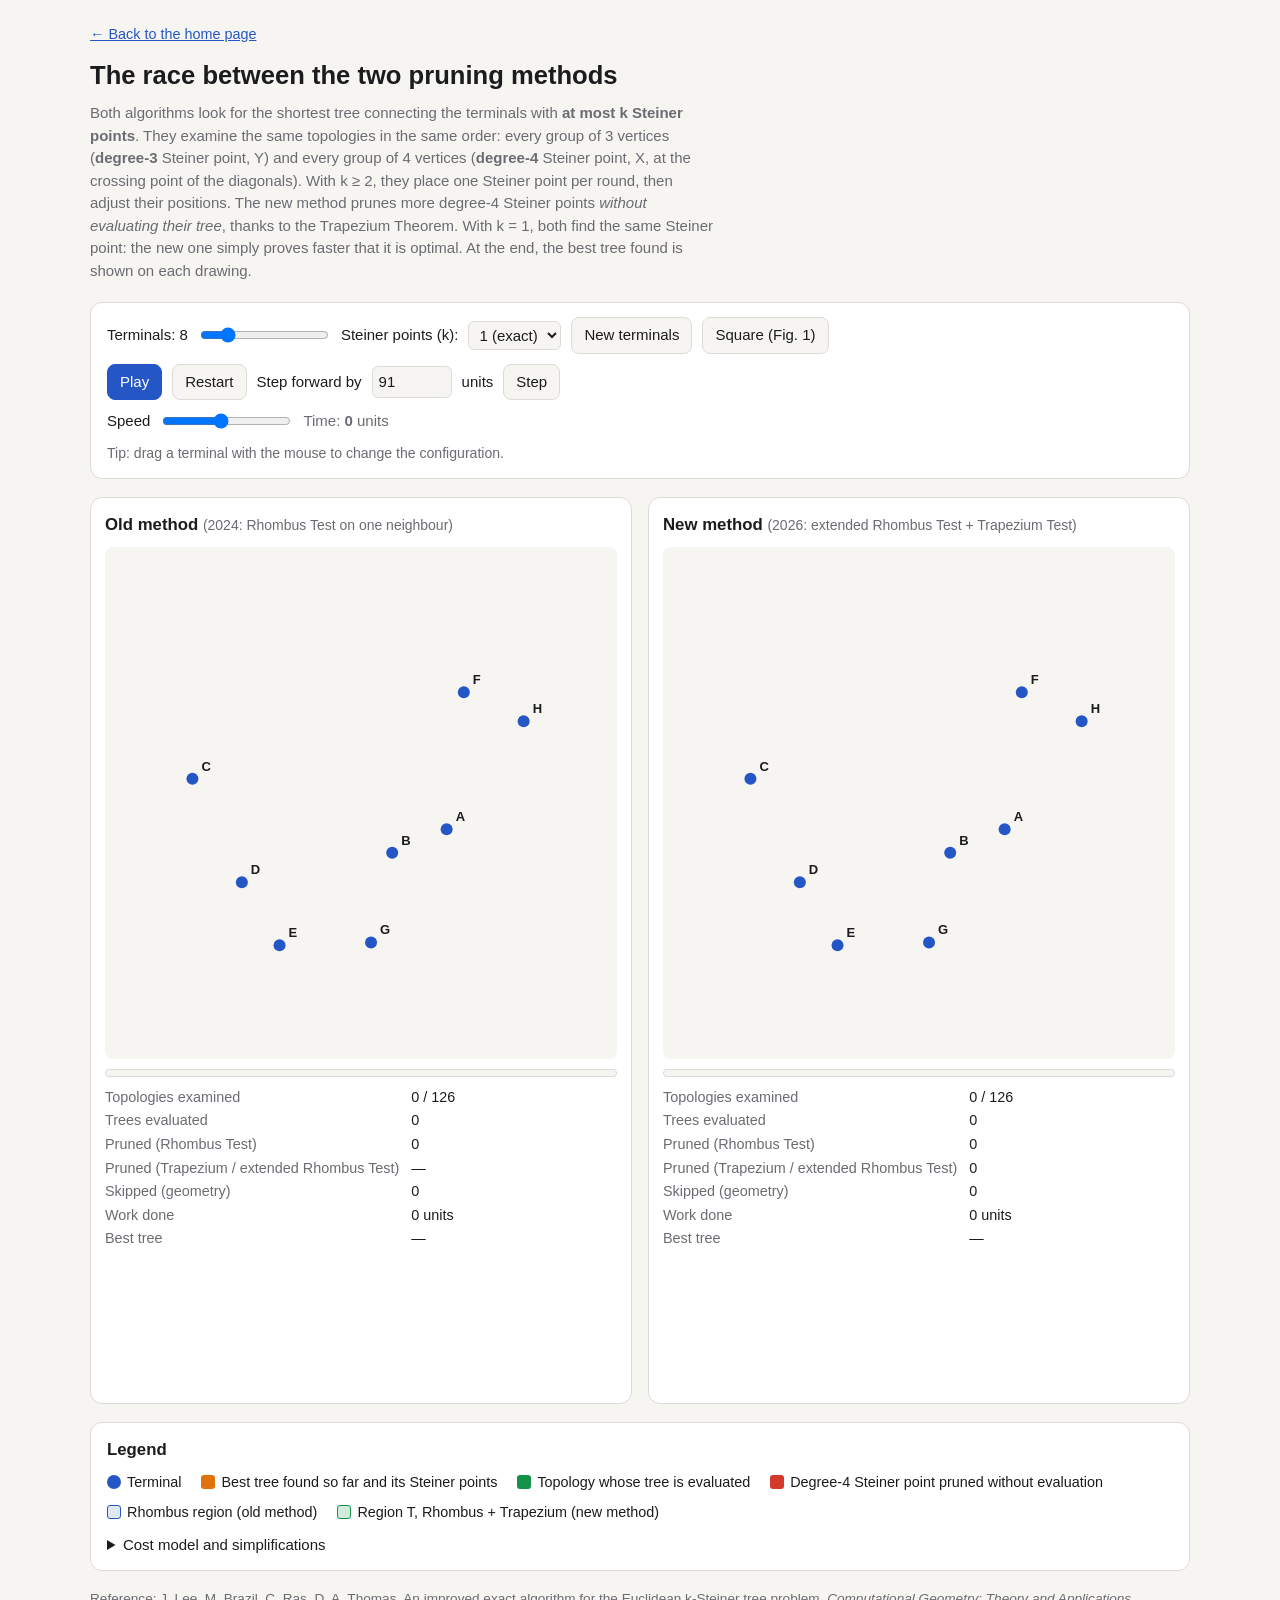
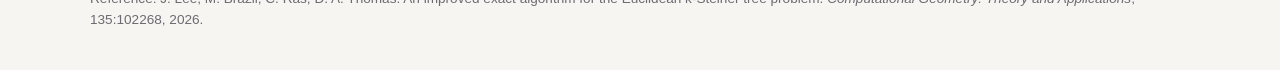
==== race/index.html @ 1bd21a32 "Add files via upload" ====
<!doctype html>
<html lang="en">
<head>
  <meta charset="utf-8">
  <meta name="viewport" content="width=device-width, initial-scale=1">
  <title>k-Steiner Race</title>
  <link rel="stylesheet" href="style.css">
</head>
<body>
  <header>
    <p class="back"><a href="../index.html">← Back to the home page</a></p>
    <h1>The race between the two pruning methods</h1>
    <p class="lead">
      Both algorithms look for the shortest tree connecting the terminals with <strong>at most k Steiner points</strong>.
      They examine the same topologies in the same order: every group of 3 vertices (<strong>degree-3</strong> Steiner point, Y)
      and every group of 4 vertices (<strong>degree-4</strong> Steiner point, X, at the crossing point of the diagonals).
      With k ≥ 2, they place one Steiner point per round, then adjust their positions.
      The new method prunes more degree-4 Steiner points <em>without evaluating their tree</em>, thanks to the Trapezium Theorem.
      With k = 1, both find the same Steiner point: the new one simply proves faster that it is optimal.
      At the end, the best tree found is shown on each drawing.
    </p>
  </header>

  <section class="controls">
    <div class="group">
      <label for="n">Terminals: <span id="nLabel">8</span></label>
      <input type="range" id="n" min="4" max="26" value="8">
      <label for="k">Steiner points (k):</label>
      <select id="k">
        <option value="1" selected>1 (exact)</option>
        <option value="2">2</option>
        <option value="3">3</option>
        <option value="4">4</option>
      </select>
      <button id="random">New terminals</button>
      <button id="square">Square (Fig. 1)</button>
    </div>
    <div class="group">
      <button id="play" class="primary">Play</button>
      <button id="reset">Restart</button>
      <label for="stepSize">Step forward by</label>
      <input type="number" id="stepSize" min="1" value="200">
      <span>units</span>
      <button id="step">Step</button>
    </div>
    <div class="group">
      <label for="speed">Speed</label>
      <input type="range" id="speed" min="0" max="100" value="45">
      <span class="clock">Time: <strong id="clock">0</strong> units</span>
    </div>
    <p class="hint">Tip: drag a terminal with the mouse to change the configuration.</p>
  </section>

  <main class="panels">
    <article class="panel" data-method="old">
      <h2>Old method <small>(2024: Rhombus Test on one neighbour)</small></h2>
      <canvas></canvas>
      <div class="progress"><div class="bar"></div></div>
      <dl class="stats"></dl>
      <ul class="log"></ul>
    </article>
    <article class="panel" data-method="new">
      <h2>New method <small>(2026: extended Rhombus Test + Trapezium Test)</small></h2>
      <canvas></canvas>
      <div class="progress"><div class="bar"></div></div>
      <dl class="stats"></dl>
      <ul class="log"></ul>
    </article>
  </main>

  <section id="summary" class="summary" hidden></section>

  <section class="legend">
    <h2>Legend</h2>
    <ul>
      <li><span class="sw city"></span>Terminal</li>
      <li><span class="sw best"></span>Best tree found so far and its Steiner points</li>
      <li><span class="sw eval"></span>Topology whose tree is evaluated</li>
      <li><span class="sw rej"></span>Degree-4 Steiner point pruned without evaluation</li>
      <li><span class="sw zoneOld"></span>Rhombus region (old method)</li>
      <li><span class="sw zoneNew"></span>Region T, Rhombus + Trapezium (new method)</li>
    </ul>
    <details>
      <summary>Cost model and simplifications</summary>
      <p>A geometric test (convexity, angle, Rhombus Test, Trapezium Test) costs 1 unit. Evaluating a tree, that is,
        the minimum spanning tree of the terminals and the Steiner point, costs (n+1)² units (Prim's algorithm).
        The new method sometimes does more tests, but evaluates fewer trees.</p>
      <p>For k = 1, the search is exact. For k ≥ 2, the Steiner points are added one by one: every round adds the best Steiner point
        (among the triples and quadruples of terminals and Steiner points already placed), then moves every Steiner point to its exact
        position for its current neighbours (Theorem 2.4: at 2π/3 for degree 3, at the crossing point of the diagonals for degree 4).
        The result is very good, but not always optimal.</p>
      <p>This is a simplified version: in the paper, the pruning tests are applied while the branches are merged
        (generation phase), not on a complete list of topologies.</p>
    </details>
  </section>

  <footer>
    Reference: J. Lee, M. Brazil, C. Ras, D. A. Thomas. An improved exact algorithm for the Euclidean k-Steiner tree problem.
    <em>Computational Geometry: Theory and Applications</em>, 135:102268, 2026.
  </footer>

  <script src="steiner.js"></script>
  <script src="app.js"></script>
</body>
</html>
---- race/style.css ----
:root {
  --bg: #f6f5f1;
  --panel: #ffffff;
  --text: #1c1c1e;
  --muted: #6b6b72;
  --line: #dcdbd5;
  --city: #2457c5;
  --tree: #9b9ba3;
  --best: #e0730d;
  --eval: #15924a;
  --rej: #d33a2c;
  --zoneOld: rgba(36, 87, 197, 0.14);
  --zoneNew: rgba(21, 146, 74, 0.2);
  --accent: #2457c5;
}

@media (prefers-color-scheme: dark) {
  :root:not([data-theme="light"]) {
    --bg: #131315;
    --panel: #1c1c20;
    --text: #ececef;
    --muted: #9d9da7;
    --line: #34343b;
    --city: #6ea4ff;
    --tree: #6c6c76;
    --best: #ff9a3d;
    --eval: #4bd383;
    --rej: #ff6b5d;
    --zoneOld: rgba(110, 164, 255, 0.16);
    --zoneNew: rgba(75, 211, 131, 0.2);
    --accent: #6ea4ff;
  }
}

* { box-sizing: border-box; }

body {
  margin: 0;
  padding: 24px 16px 40px;
  background: var(--bg);
  color: var(--text);
  font: 15px/1.5 -apple-system, BlinkMacSystemFont, "Segoe UI", Roboto, sans-serif;
}

header, .controls, .panels, .summary, .legend, footer {
  max-width: 1100px;
  margin-left: auto;
  margin-right: auto;
}

h1 { font-size: 1.6rem; margin: 0 0 8px; }
h2 { font-size: 1.05rem; margin: 0 0 10px; }
h2 small { font-weight: normal; color: var(--muted); }
.lead { color: var(--muted); max-width: 75ch; margin: 0 0 20px; }

.controls {
  background: var(--panel);
  border: 1px solid var(--line);
  border-radius: 12px;
  padding: 14px 16px;
  display: flex;
  flex-direction: column;
  gap: 10px;
  margin-bottom: 18px;
}
.group { display: flex; flex-wrap: wrap; align-items: center; gap: 10px; }
.hint { margin: 0; color: var(--muted); font-size: 0.88rem; }
.clock { color: var(--muted); }

button {
  font: inherit;
  padding: 6px 12px;
  border-radius: 8px;
  border: 1px solid var(--line);
  background: var(--bg);
  color: var(--text);
  cursor: pointer;
}
button:hover { border-color: var(--accent); }
button.primary { background: var(--accent); border-color: var(--accent); color: #fff; }
input[type="number"] {
  width: 80px;
  font: inherit;
  padding: 4px 6px;
  border-radius: 6px;
  border: 1px solid var(--line);
  background: var(--bg);
  color: var(--text);
}

.panels {
  display: grid;
  grid-template-columns: 1fr 1fr;
  gap: 16px;
}
@media (max-width: 760px) {
  .panels { grid-template-columns: 1fr; }
}

.panel {
  background: var(--panel);
  border: 1px solid var(--line);
  border-radius: 12px;
  padding: 14px;
  min-width: 0;
}
.panel canvas {
  width: 100%;
  aspect-ratio: 1 / 1;
  display: block;
  border-radius: 8px;
  background: var(--bg);
  touch-action: none;
}

.progress {
  height: 8px;
  border-radius: 4px;
  background: var(--bg);
  border: 1px solid var(--line);
  margin: 10px 0;
  overflow: hidden;
}
.progress .bar { height: 100%; width: 0; background: var(--accent); }

.stats {
  display: grid;
  grid-template-columns: auto 1fr;
  gap: 2px 12px;
  margin: 0 0 10px;
  font-size: 0.9rem;
}
.stats dt { color: var(--muted); }
.stats dd { margin: 0; font-variant-numeric: tabular-nums; }

.log {
  list-style: none;
  margin: 0;
  padding: 0;
  font-size: 0.85rem;
  min-height: 9.5em;
  font-variant-numeric: tabular-nums;
}
.log li { padding: 2px 0; border-bottom: 1px dashed var(--line); }
.log .eval { color: var(--eval); }
.log .rej { color: var(--rej); }
.log .pre { color: var(--muted); }
.log .new-best { font-weight: 600; color: var(--best); }
.log .round { color: var(--accent); font-weight: 600; }
select { font: inherit; padding: 4px 6px; border-radius: 6px; border: 1px solid var(--line); background: var(--bg); color: var(--text); }

.summary {
  background: var(--panel);
  border: 2px solid var(--accent);
  border-radius: 12px;
  padding: 14px 16px;
  margin-top: 18px;
}
.summary h2 { margin-top: 0; }
.summary .ok { color: var(--eval); }
.summary .ko { color: var(--rej); }

.legend {
  margin-top: 18px;
  background: var(--panel);
  border: 1px solid var(--line);
  border-radius: 12px;
  padding: 14px 16px;
}
.legend ul {
  list-style: none;
  padding: 0;
  margin: 0 0 10px;
  display: flex;
  flex-wrap: wrap;
  gap: 8px 20px;
  font-size: 0.9rem;
}
.sw {
  display: inline-block;
  width: 14px;
  height: 14px;
  border-radius: 3px;
  margin-right: 6px;
  vertical-align: -2px;
}
.sw.city { background: var(--city); border-radius: 50%; }
.sw.best { background: var(--best); }
.sw.eval { background: var(--eval); }
.sw.rej { background: var(--rej); }
.sw.zoneOld { background: var(--zoneOld); border: 1px solid var(--city); }
.sw.zoneNew { background: var(--zoneNew); border: 1px solid var(--eval); }
details p { color: var(--muted); font-size: 0.9rem; }

footer { margin-top: 18px; color: var(--muted); font-size: 0.85rem; }

.back { margin: 0 0 10px; font-size: 0.9rem; }
.back a { color: var(--accent); }
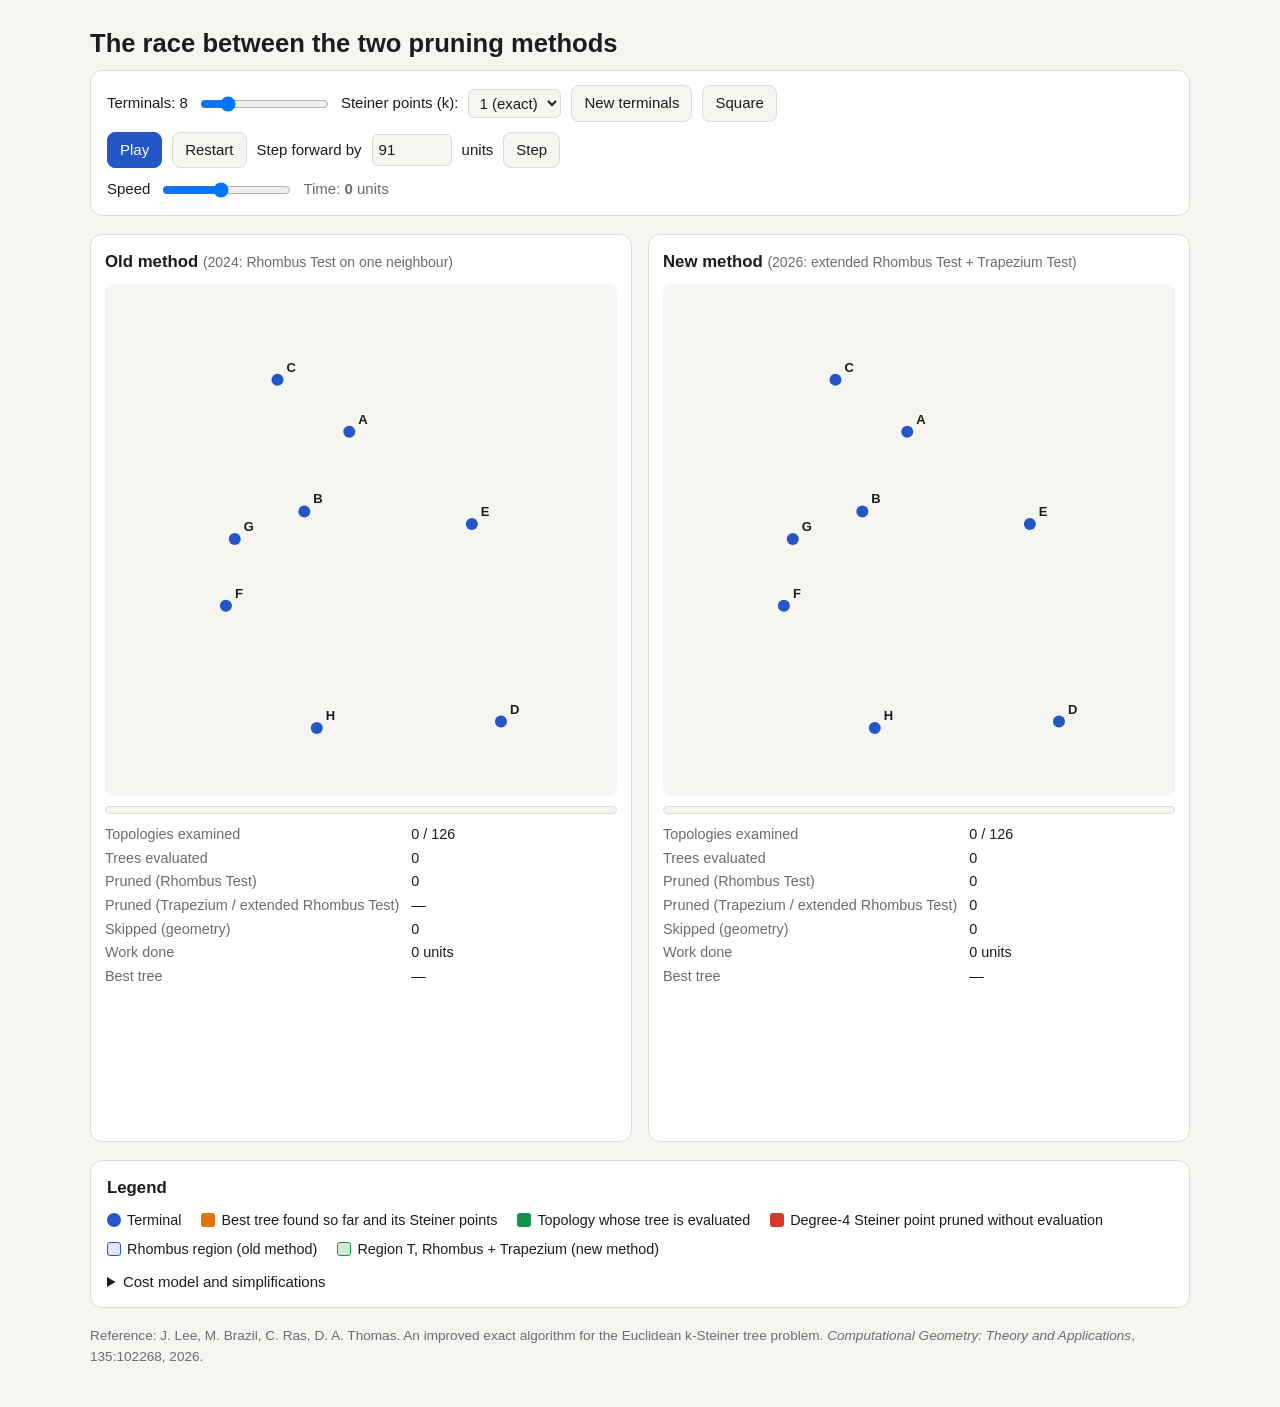
==== commit cc275e40: "Update index.html" ====
--- a/race/index.html
+++ b/race/index.html
@@ -8,17 +8,7 @@
 </head>
 <body>
   <header>
-    <p class="back"><a href="../index.html">← Back to the home page</a></p>
     <h1>The race between the two pruning methods</h1>
-    <p class="lead">
-      Both algorithms look for the shortest tree connecting the terminals with <strong>at most k Steiner points</strong>.
-      They examine the same topologies in the same order: every group of 3 vertices (<strong>degree-3</strong> Steiner point, Y)
-      and every group of 4 vertices (<strong>degree-4</strong> Steiner point, X, at the crossing point of the diagonals).
-      With k ≥ 2, they place one Steiner point per round, then adjust their positions.
-      The new method prunes more degree-4 Steiner points <em>without evaluating their tree</em>, thanks to the Trapezium Theorem.
-      With k = 1, both find the same Steiner point: the new one simply proves faster that it is optimal.
-      At the end, the best tree found is shown on each drawing.
-    </p>
   </header>
 
   <section class="controls">
@@ -33,7 +23,7 @@
         <option value="4">4</option>
       </select>
       <button id="random">New terminals</button>
-      <button id="square">Square (Fig. 1)</button>
+      <button id="square">Square </button>
     </div>
     <div class="group">
       <button id="play" class="primary">Play</button>
@@ -48,7 +38,6 @@
       <input type="range" id="speed" min="0" max="100" value="45">
       <span class="clock">Time: <strong id="clock">0</strong> units</span>
     </div>
-    <p class="hint">Tip: drag a terminal with the mouse to change the configuration.</p>
   </section>
 
   <main class="panels">
@@ -83,14 +72,7 @@
     <details>
       <summary>Cost model and simplifications</summary>
       <p>A geometric test (convexity, angle, Rhombus Test, Trapezium Test) costs 1 unit. Evaluating a tree, that is,
-        the minimum spanning tree of the terminals and the Steiner point, costs (n+1)² units (Prim's algorithm).
-        The new method sometimes does more tests, but evaluates fewer trees.</p>
-      <p>For k = 1, the search is exact. For k ≥ 2, the Steiner points are added one by one: every round adds the best Steiner point
-        (among the triples and quadruples of terminals and Steiner points already placed), then moves every Steiner point to its exact
-        position for its current neighbours (Theorem 2.4: at 2π/3 for degree 3, at the crossing point of the diagonals for degree 4).
-        The result is very good, but not always optimal.</p>
-      <p>This is a simplified version: in the paper, the pruning tests are applied while the branches are merged
-        (generation phase), not on a complete list of topologies.</p>
+        the minimum spanning tree of the terminals and the Steiner point, costs (n+1)² units (Prim's algorithm). </p>
     </details>
   </section>
 
